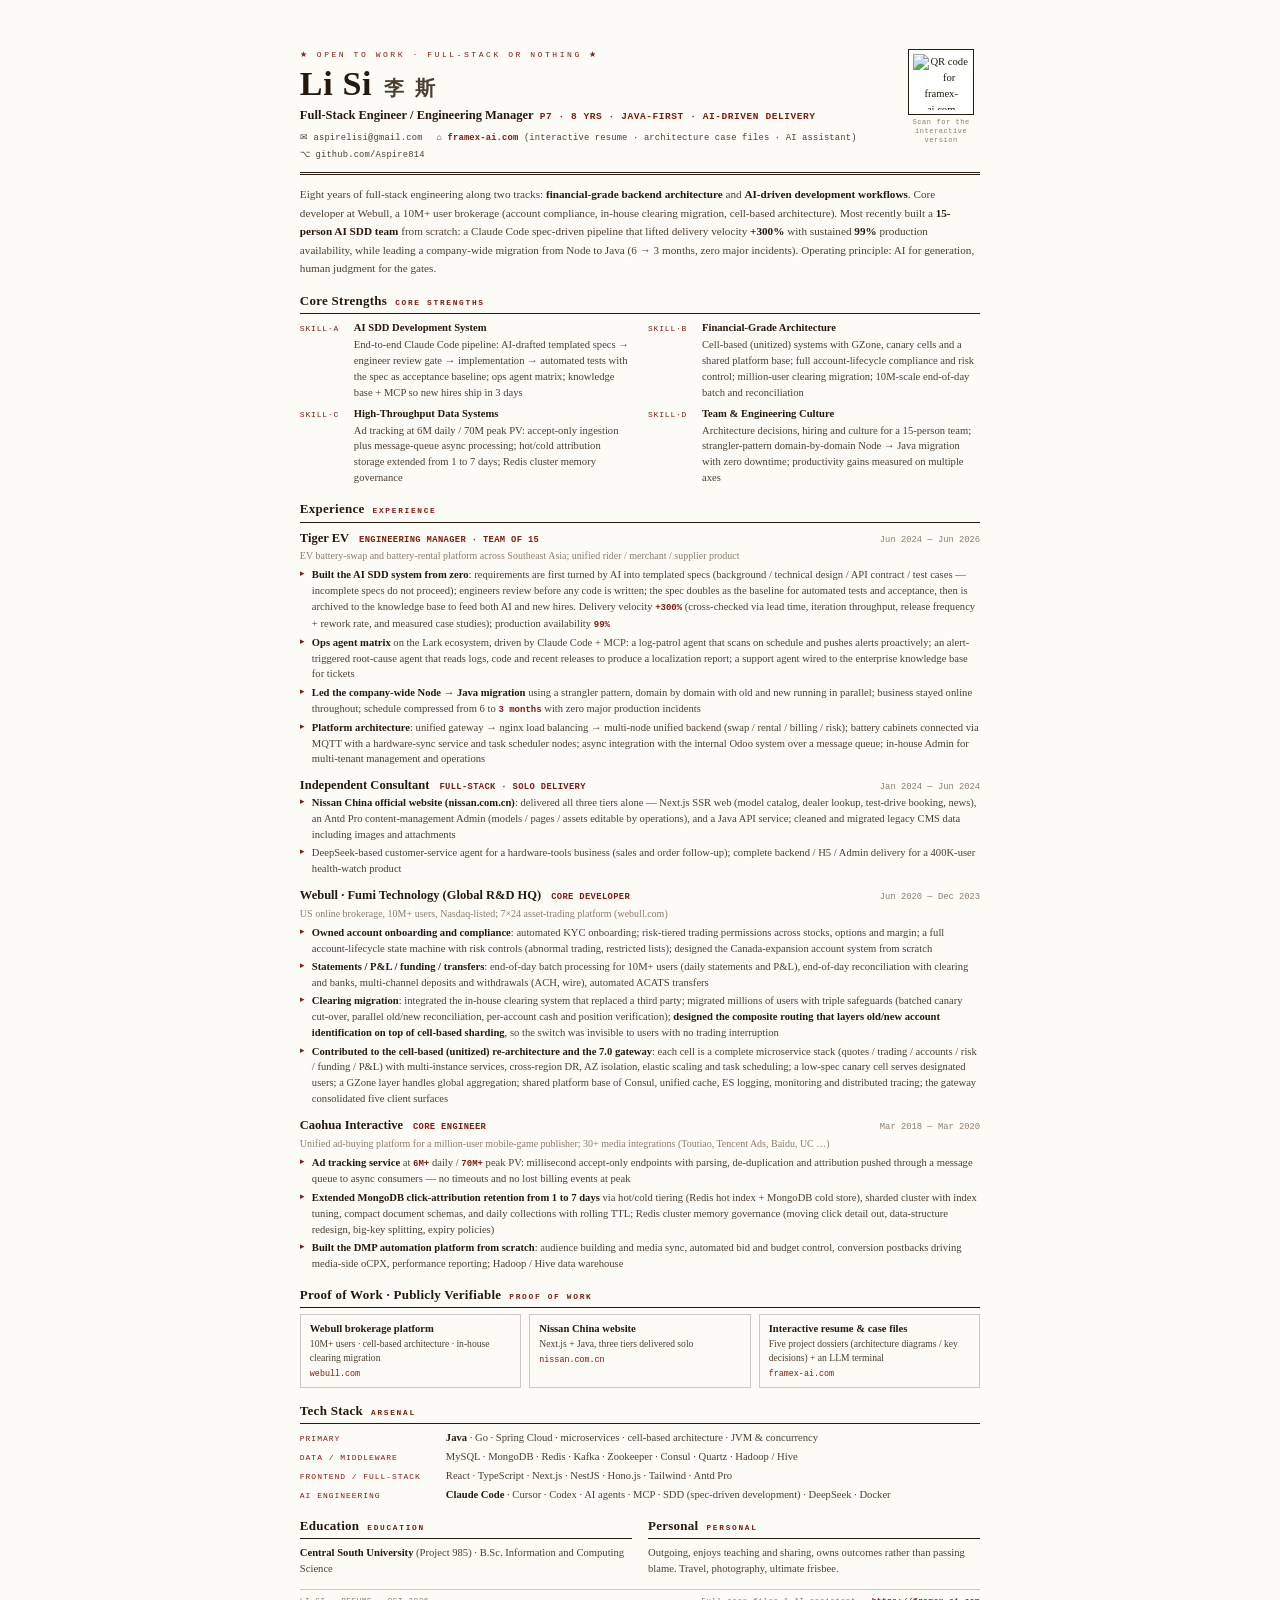
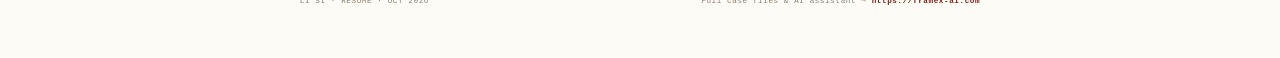
==== resume/resume-en.html @ 00baeeb9 "feat: 中英文简历 PDF 及可复现构建源(resume/) - LiSi-Resume-ZH.pdf / LiSi-Resume-EN.pdf:A4 两页,字体内嵌,文字可检索,   右上二维码" ====
<!DOCTYPE html>
<html lang="en">
<head>
<meta charset="UTF-8">
<title>Li Si — Full-Stack Engineer / Engineering Manager · Resume</title>
<link rel="stylesheet" href="__SITEFONTS__">
<link rel="stylesheet" href="__RFONTS__">
<link rel="stylesheet" href="resume.css">
</head>
<body class="en">
<div class="sheet">

  <header class="hd">
    <div class="hd-left">
      <p class="kicker">★ OPEN TO WORK · FULL-STACK OR NOTHING ★</p>
      <div class="name"><span class="cn">Li Si</span><span class="en">李 斯</span></div>
      <p class="title">Full-Stack Engineer / Engineering Manager<i>P7 · 8 YRS · JAVA-FIRST · AI-DRIVEN DELIVERY</i></p>
      <div class="contact">
        <span>✉ <a href="mailto:aspirelisi@gmail.com">aspirelisi@gmail.com</a></span>
        <span>⌂ <a href="https://framex-ai.com/"><b>framex-ai.com</b></a> (interactive resume · architecture case files · AI assistant)</span>
        <span>⌥ <a href="https://github.com/Aspire814">github.com/Aspire814</a></span>
      </div>
    </div>
    <div class="hd-right"><img src="__QR__" alt="QR code for framex-ai.com"><span>Scan for the<br>interactive version</span></div>
  </header>

  <p class="summary">Eight years of full-stack engineering along two tracks: <b>financial-grade backend architecture</b> and <b>AI-driven development workflows</b>. Core developer at Webull, a 10M+ user brokerage (account compliance, in-house clearing migration, cell-based architecture). Most recently built a <b>15-person AI SDD team</b> from scratch: a Claude Code spec-driven pipeline that lifted delivery velocity <b>+300%</b> with sustained <b>99%</b> production availability, while leading a company-wide migration from Node to Java (6 → 3 months, zero major incidents). Operating principle: AI for generation, human judgment for the gates.</p>

  <h2><span class="cn">Core Strengths</span><span class="en">CORE STRENGTHS</span></h2>
  <div class="caps">
    <div class="cap"><i>SKILL·A</i><div><b>AI SDD Development System</b>End-to-end Claude Code pipeline: AI-drafted templated specs → engineer review gate → implementation → automated tests with the spec as acceptance baseline; ops agent matrix; knowledge base + MCP so new hires ship in 3 days</div></div>
    <div class="cap"><i>SKILL·B</i><div><b>Financial-Grade Architecture</b>Cell-based (unitized) systems with GZone, canary cells and a shared platform base; full account-lifecycle compliance and risk control; million-user clearing migration; 10M-scale end-of-day batch and reconciliation</div></div>
    <div class="cap"><i>SKILL·C</i><div><b>High-Throughput Data Systems</b>Ad tracking at 6M daily / 70M peak PV: accept-only ingestion plus message-queue async processing; hot/cold attribution storage extended from 1 to 7 days; Redis cluster memory governance</div></div>
    <div class="cap"><i>SKILL·D</i><div><b>Team &amp; Engineering Culture</b>Architecture decisions, hiring and culture for a 15-person team; strangler-pattern domain-by-domain Node → Java migration with zero downtime; productivity gains measured on multiple axes</div></div>
  </div>

  <h2><span class="cn">Experience</span><span class="en">EXPERIENCE</span></h2>

  <div class="job">
    <div class="job-h"><span class="co">Tiger EV</span><span class="role">ENGINEERING MANAGER · TEAM OF 15</span><span class="when">Jun 2024 — Jun 2026</span></div>
    <p class="job-sub">EV battery-swap and battery-rental platform across Southeast Asia; unified rider / merchant / supplier product</p>
    <ul>
      <li><b>Built the AI SDD system from zero</b>: requirements are first turned by AI into templated specs (background / technical design / API contract / test cases — incomplete specs do not proceed); engineers review before any code is written; the spec doubles as the baseline for automated tests and acceptance, then is archived to the knowledge base to feed both AI and new hires. Delivery velocity <span class="m">+300%</span> (cross-checked via lead time, iteration throughput, release frequency + rework rate, and measured case studies); production availability <span class="m">99%</span></li>
      <li><b>Ops agent matrix</b> on the Lark ecosystem, driven by Claude Code + MCP: a log-patrol agent that scans on schedule and pushes alerts proactively; an alert-triggered root-cause agent that reads logs, code and recent releases to produce a localization report; a support agent wired to the enterprise knowledge base for tickets</li>
      <li><b>Led the company-wide Node → Java migration</b> using a strangler pattern, domain by domain with old and new running in parallel; business stayed online throughout; schedule compressed from 6 to <span class="m">3 months</span> with zero major production incidents</li>
      <li><b>Platform architecture</b>: unified gateway → nginx load balancing → multi-node unified backend (swap / rental / billing / risk); battery cabinets connected via MQTT with a hardware-sync service and task scheduler nodes; async integration with the internal Odoo system over a message queue; in-house Admin for multi-tenant management and operations</li>
    </ul>
  </div>

  <div class="job">
    <div class="job-h"><span class="co">Independent Consultant</span><span class="role">FULL-STACK · SOLO DELIVERY</span><span class="when">Jan 2024 — Jun 2024</span></div>
    <ul>
      <li><b>Nissan China official website (nissan.com.cn)</b>: delivered all three tiers alone — Next.js SSR web (model catalog, dealer lookup, test-drive booking, news), an Antd Pro content-management Admin (models / pages / assets editable by operations), and a Java API service; cleaned and migrated legacy CMS data including images and attachments</li>
      <li>DeepSeek-based customer-service agent for a hardware-tools business (sales and order follow-up); complete backend / H5 / Admin delivery for a 400K-user health-watch product</li>
    </ul>
  </div>

  <div class="job">
    <div class="job-h"><span class="co">Webull · Fumi Technology (Global R&amp;D HQ)</span><span class="role">CORE DEVELOPER</span><span class="when">Jun 2020 — Dec 2023</span></div>
    <p class="job-sub">US online brokerage, 10M+ users, Nasdaq-listed; 7×24 asset-trading platform (webull.com)</p>
    <ul>
      <li><b>Owned account onboarding and compliance</b>: automated KYC onboarding; risk-tiered trading permissions across stocks, options and margin; a full account-lifecycle state machine with risk controls (abnormal trading, restricted lists); designed the Canada-expansion account system from scratch</li>
      <li><b>Statements / P&amp;L / funding / transfers</b>: end-of-day batch processing for 10M+ users (daily statements and P&amp;L), end-of-day reconciliation with clearing and banks, multi-channel deposits and withdrawals (ACH, wire), automated ACATS transfers</li>
      <li><b>Clearing migration</b>: integrated the in-house clearing system that replaced a third party; migrated millions of users with triple safeguards (batched canary cut-over, parallel old/new reconciliation, per-account cash and position verification); <b>designed the composite routing that layers old/new account identification on top of cell-based sharding</b>, so the switch was invisible to users with no trading interruption</li>
      <li><b>Contributed to the cell-based (unitized) re-architecture and the 7.0 gateway</b>: each cell is a complete microservice stack (quotes / trading / accounts / risk / funding / P&amp;L) with multi-instance services, cross-region DR, AZ isolation, elastic scaling and task scheduling; a low-spec canary cell serves designated users; a GZone layer handles global aggregation; shared platform base of Consul, unified cache, ES logging, monitoring and distributed tracing; the gateway consolidated five client surfaces</li>
    </ul>
  </div>

  <div class="job">
    <div class="job-h"><span class="co">Caohua Interactive</span><span class="role">CORE ENGINEER</span><span class="when">Mar 2018 — Mar 2020</span></div>
    <p class="job-sub">Unified ad-buying platform for a million-user mobile-game publisher; 30+ media integrations (Toutiao, Tencent Ads, Baidu, UC …)</p>
    <ul>
      <li><b>Ad tracking service</b> at <span class="m">6M+</span> daily / <span class="m">70M+</span> peak PV: millisecond accept-only endpoints with parsing, de-duplication and attribution pushed through a message queue to async consumers — no timeouts and no lost billing events at peak</li>
      <li><b>Extended MongoDB click-attribution retention from 1 to 7 days</b> via hot/cold tiering (Redis hot index + MongoDB cold store), sharded cluster with index tuning, compact document schemas, and daily collections with rolling TTL; Redis cluster memory governance (moving click detail out, data-structure redesign, big-key splitting, expiry policies)</li>
      <li><b>Built the DMP automation platform from scratch</b>: audience building and media sync, automated bid and budget control, conversion postbacks driving media-side oCPX, performance reporting; Hadoop / Hive data warehouse</li>
    </ul>
  </div>

  <h2><span class="cn">Proof of Work · Publicly Verifiable</span><span class="en">PROOF OF WORK</span></h2>
  <div class="proofs">
    <div class="proof"><b>Webull brokerage platform</b><span>10M+ users · cell-based architecture · in-house clearing migration</span><a href="https://www.webull.com/">webull.com</a></div>
    <div class="proof"><b>Nissan China website</b><span>Next.js + Java, three tiers delivered solo</span><a href="https://www.nissan.com.cn/">nissan.com.cn</a></div>
    <div class="proof"><b>Interactive resume &amp; case files</b><span>Five project dossiers (architecture diagrams / key decisions) + an LLM terminal</span><a href="https://framex-ai.com/">framex-ai.com</a></div>
  </div>

  <h2><span class="cn">Tech Stack</span><span class="en">ARSENAL</span></h2>
  <dl class="skills">
    <dt>PRIMARY</dt><dd><b>Java</b> · Go · Spring Cloud · microservices · cell-based architecture · JVM &amp; concurrency</dd>
    <dt>DATA / MIDDLEWARE</dt><dd>MySQL · MongoDB · Redis · Kafka · Zookeeper · Consul · Quartz · Hadoop / Hive</dd>
    <dt>FRONTEND / FULL-STACK</dt><dd>React · TypeScript · Next.js · NestJS · Hono.js · Tailwind · Antd Pro</dd>
    <dt>AI ENGINEERING</dt><dd><b>Claude Code</b> · Cursor · Codex · AI agents · MCP · SDD (spec-driven development) · DeepSeek · Docker</dd>
  </dl>

  <div class="two">
    <div>
      <h2><span class="cn">Education</span><span class="en">EDUCATION</span></h2>
      <p><b>Central South University</b> (Project 985) · B.Sc. Information and Computing Science</p>
    </div>
    <div>
      <h2><span class="cn">Personal</span><span class="en">PERSONAL</span></h2>
      <p>Outgoing, enjoys teaching and sharing, owns outcomes rather than passing blame. Travel, photography, ultimate frisbee.</p>
    </div>
  </div>

  <footer class="ft"><span>LI SI · RESUME · OCT 2026</span><span>Full case files &amp; AI assistant → <b>https://framex-ai.com</b></span></footer>
</div>
</body>
</html>
---- resume/resume.css ----
/* ============ 简历共用样式(A4 · 打印优先) ============ */
:root {
  --paper: #FDFBF6;
  --ink: #241A0E;
  --ink-2: #4A3F30;
  --ink-3: #8A7E6C;
  --hair: rgba(36, 26, 14, 0.22);
  --red: #7E1D12;
  --serif-cn: "Noto Serif SC", "Songti SC", "STSong", serif;
  --serif-en: "IBM Plex Serif", "Noto Serif SC", Georgia, serif;
  --mono: "IBM Plex Mono", ui-monospace, Menlo, monospace;
  --west: "Rye", serif;
}
* { margin: 0; padding: 0; box-sizing: border-box; }
@page { size: A4; margin: 0; }
html, body { background: var(--paper); }
body {
  width: 210mm;
  margin: 0 auto;
  color: var(--ink);
  font-family: var(--serif-cn);
  font-size: 11px;
  line-height: 1.55;
  -webkit-print-color-adjust: exact;
  print-color-adjust: exact;
}
body.en { font-family: var(--serif-en); font-size: 10.6px; line-height: 1.5; }
.sheet { padding: 13mm 15mm 14mm; }

/* ---- 页眉 ---- */
.hd { display: flex; justify-content: space-between; align-items: flex-start; gap: 18px; padding-bottom: 10px; border-bottom: 3px double var(--ink); }
.hd-left { flex: 1; min-width: 0; }
.kicker { font-family: var(--mono); font-size: 8px; letter-spacing: .32em; color: var(--red); margin-bottom: 4px; }
.name { display: flex; align-items: baseline; gap: 12px; flex-wrap: wrap; }
.name .cn { font-family: var(--serif-cn); font-weight: 900; font-size: 36px; line-height: 1.1; letter-spacing: .14em; }
.name .en { font-family: var(--west); font-size: 15px; color: var(--ink-2); letter-spacing: .08em; }
body.en .name .cn { font-family: var(--serif-en); font-weight: 600; font-size: 34px; letter-spacing: .02em; }
body.en .name .en { font-family: var(--serif-cn); font-weight: 900; font-size: 20px; letter-spacing: .14em; }
.title { margin-top: 3px; font-size: 12.5px; font-weight: 600; color: var(--ink); }
.title i { font-style: normal; color: var(--red); font-family: var(--mono); font-size: 9.5px; font-weight: 600; letter-spacing: .06em; margin-left: 6px; }
.contact { margin-top: 7px; display: flex; flex-wrap: wrap; gap: 4px 14px; font-family: var(--mono); font-size: 8.8px; color: var(--ink-2); letter-spacing: .02em; }
.contact a { color: var(--ink-2); text-decoration: none; }
.contact b { color: var(--red); font-weight: 600; }
.hd-right { flex: none; text-align: center; width: 78px; }
.hd-right img { width: 66px; height: 66px; display: block; margin: 0 auto 3px; padding: 4px; border: 1.5px solid var(--ink); background: #fff; }
.hd-right span { font-family: var(--mono); font-size: 7px; letter-spacing: .08em; color: var(--ink-3); line-height: 1.3; display: block; }

/* ---- 概要 ---- */
.summary { margin: 10px 0 2px; font-size: 11.2px; line-height: 1.65; color: var(--ink-2); }
.summary b { color: var(--ink); font-weight: 900; }
body.en .summary b { font-weight: 600; }

/* ---- 小节 ---- */
h2 { display: flex; align-items: baseline; gap: 8px; margin: 13px 0 6px; padding-bottom: 3px; border-bottom: 1px solid var(--ink); break-after: avoid; }
h2 .cn { font-family: var(--serif-cn); font-size: 13px; font-weight: 900; letter-spacing: .06em; }
body.en h2 .cn { font-family: var(--serif-en); font-weight: 600; letter-spacing: .02em; }
h2 .en { font-family: var(--mono); font-size: 7.8px; letter-spacing: .22em; color: var(--red); }

/* 核心能力 */
.caps { display: grid; grid-template-columns: 1fr 1fr; gap: 5px 16px; }
.cap { display: flex; gap: 8px; break-inside: avoid; }
.cap i { flex: none; font-family: var(--mono); font-size: 8px; color: var(--red); font-style: normal; letter-spacing: .1em; padding-top: 3px; width: 46px; }
.cap div { font-size: 10.6px; line-height: 1.5; color: var(--ink-2); }
.cap b { color: var(--ink); font-weight: 900; display: block; margin-bottom: 1px; }
body.en .cap b { font-weight: 600; }

/* 经历 */
.job { margin-bottom: 9px; }
.job-h, .job-sub { break-after: avoid; }
.job li { break-inside: avoid; }
.job-h { display: flex; align-items: baseline; gap: 10px; flex-wrap: wrap; }
.job-h .co { font-weight: 900; font-size: 12.5px; }
body.en .job-h .co { font-weight: 600; }
.job-h .role { font-family: var(--mono); font-size: 8.8px; color: var(--red); font-weight: 600; letter-spacing: .04em; }
.job-h .when { margin-left: auto; font-family: var(--mono); font-size: 8.8px; color: var(--ink-3); white-space: nowrap; }
.job-sub { font-size: 10px; color: var(--ink-3); margin: 1px 0 4px; }
ul { list-style: none; }
li { position: relative; padding-left: 12px; margin-bottom: 2.5px; color: var(--ink-2); }
li::before { content: "▸"; position: absolute; left: 0; top: 0; color: var(--red); font-size: 9px; }
li b { color: var(--ink); font-weight: 900; }
body.en li b { font-weight: 600; }
li .m { font-family: var(--mono); font-size: 9px; color: var(--red); font-weight: 600; }

/* 技能表 */
.skills { display: grid; grid-template-columns: 78px 1fr; gap: 3px 10px; font-size: 10.6px; }
body.en .skills { grid-template-columns: 136px 1fr; }
.skills dt { font-family: var(--mono); font-size: 8px; letter-spacing: .12em; color: var(--red); padding-top: 3px; }
.skills dd { color: var(--ink-2); }
.skills dd b { color: var(--ink); font-weight: 900; }
body.en .skills dd b { font-weight: 600; }

/* 代表作 · 可查证 */
.proofs { display: grid; grid-template-columns: repeat(3, 1fr); gap: 8px; }
.proof { border: 1px solid var(--hair); padding: 6px 9px; break-inside: avoid; }
.proof b { display: block; font-size: 10.6px; font-weight: 900; }
body.en .proof b { font-weight: 600; }
.proof span { display: block; font-size: 9.6px; color: var(--ink-2); line-height: 1.45; }
.proof a { font-family: var(--mono); font-size: 8.4px; color: var(--red); text-decoration: none; }

/* 两栏(教育 / 个人) */
.two { display: grid; grid-template-columns: 1fr 1fr; gap: 16px; }
.two p { color: var(--ink-2); }
.two p b { color: var(--ink); font-weight: 900; }
body.en .two p b { font-weight: 600; }

/* 页脚 */
.ft { margin-top: 12px; padding-top: 6px; border-top: 1px solid var(--hair); display: flex; justify-content: space-between; font-family: var(--mono); font-size: 7.6px; letter-spacing: .08em; color: var(--ink-3); }
.ft b { color: var(--red); font-weight: 600; }
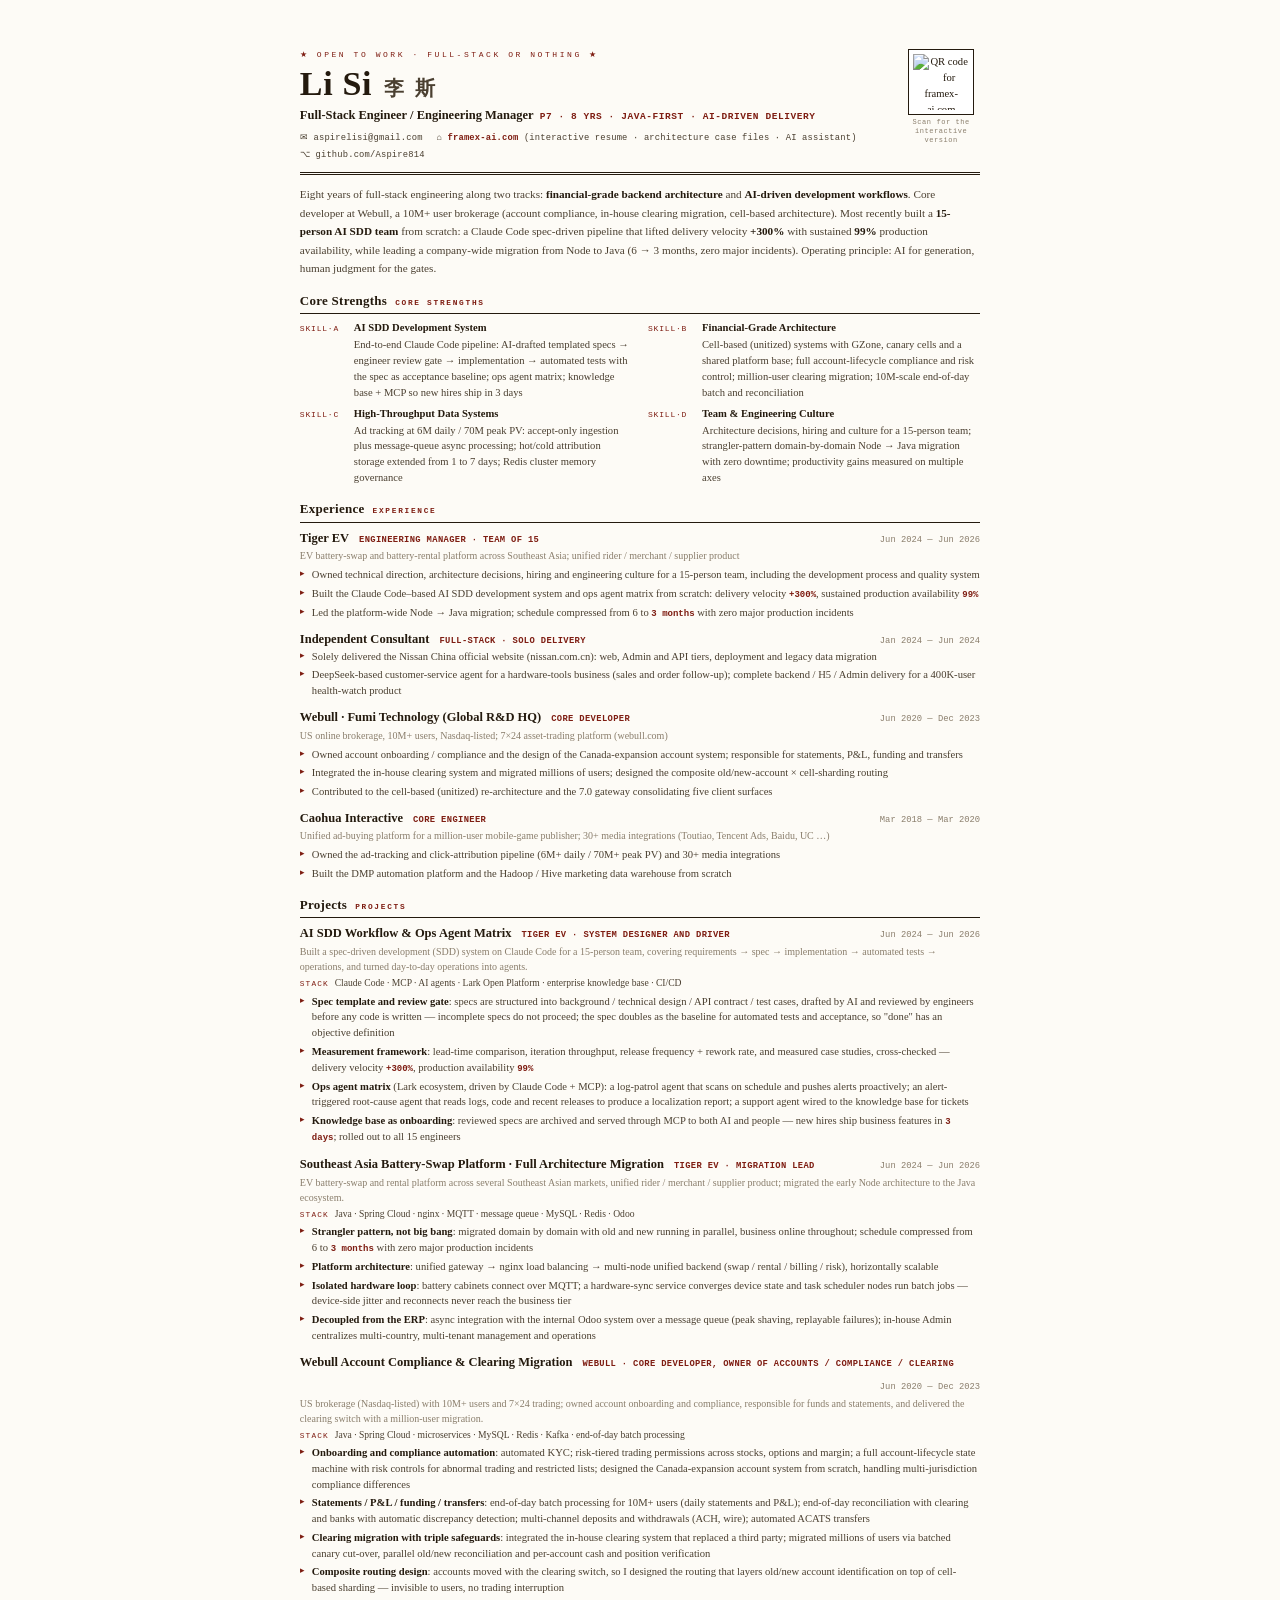
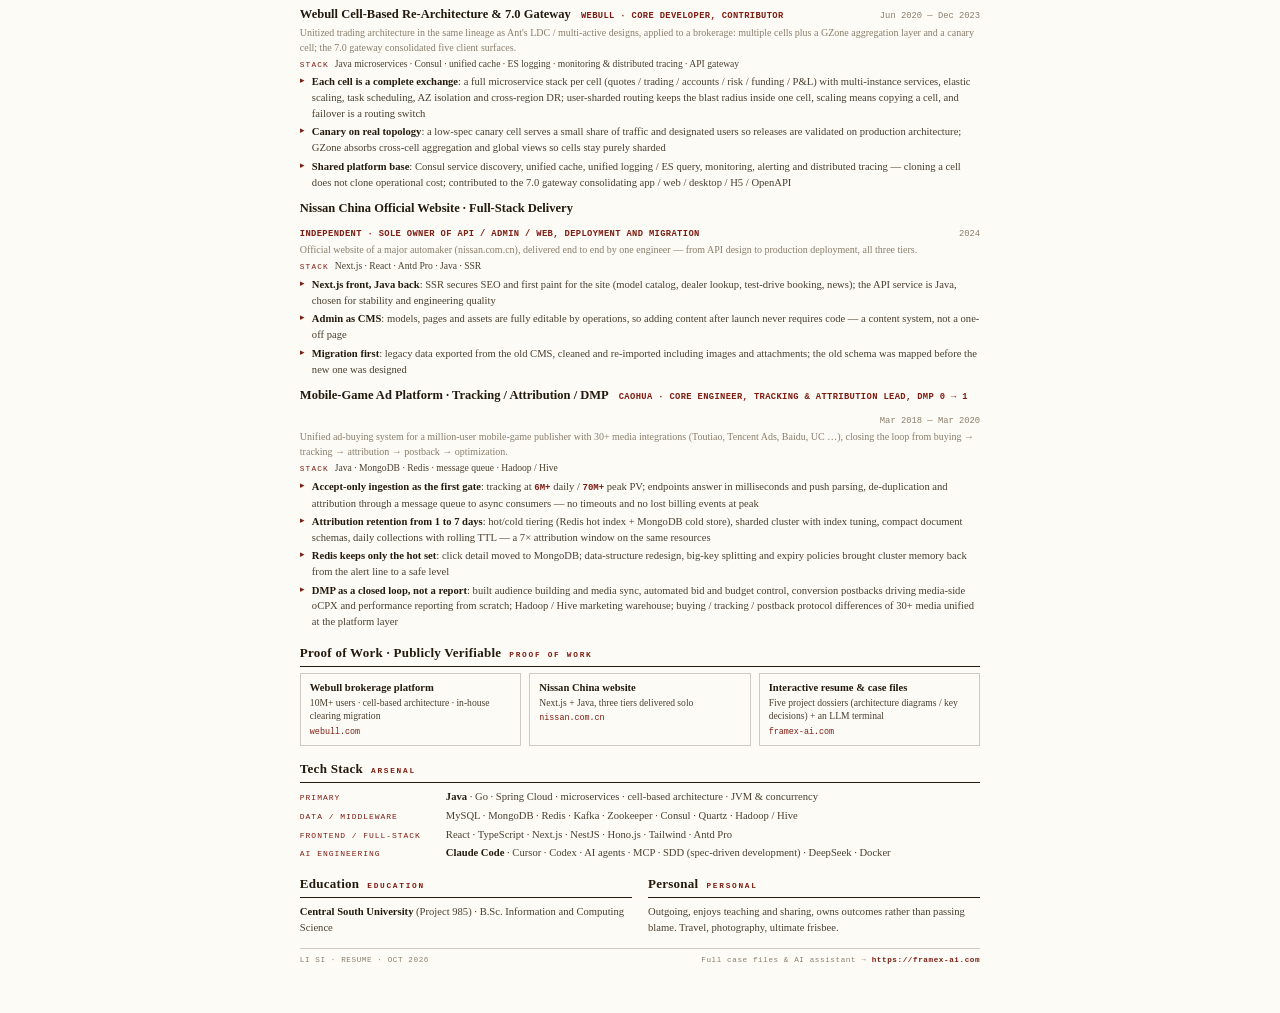
==== commit 4b8e2399: "feat: 简历新增「项目经历」一节,工作经历收为职责概述 六个项目(AI SDD 体系 / 换电平台迁移 / Webull 账户合规与清算 / Webull 单元化与网关 / 日产官网 / 草花投放" ====
--- a/resume/resume-en.html
+++ b/resume/resume-en.html
@@ -40,17 +40,16 @@
     <div class="job-h"><span class="co">Tiger EV</span><span class="role">ENGINEERING MANAGER · TEAM OF 15</span><span class="when">Jun 2024 — Jun 2026</span></div>
     <p class="job-sub">EV battery-swap and battery-rental platform across Southeast Asia; unified rider / merchant / supplier product</p>
     <ul>
-      <li><b>Built the AI SDD system from zero</b>: requirements are first turned by AI into templated specs (background / technical design / API contract / test cases — incomplete specs do not proceed); engineers review before any code is written; the spec doubles as the baseline for automated tests and acceptance, then is archived to the knowledge base to feed both AI and new hires. Delivery velocity <span class="m">+300%</span> (cross-checked via lead time, iteration throughput, release frequency + rework rate, and measured case studies); production availability <span class="m">99%</span></li>
-      <li><b>Ops agent matrix</b> on the Lark ecosystem, driven by Claude Code + MCP: a log-patrol agent that scans on schedule and pushes alerts proactively; an alert-triggered root-cause agent that reads logs, code and recent releases to produce a localization report; a support agent wired to the enterprise knowledge base for tickets</li>
-      <li><b>Led the company-wide Node → Java migration</b> using a strangler pattern, domain by domain with old and new running in parallel; business stayed online throughout; schedule compressed from 6 to <span class="m">3 months</span> with zero major production incidents</li>
-      <li><b>Platform architecture</b>: unified gateway → nginx load balancing → multi-node unified backend (swap / rental / billing / risk); battery cabinets connected via MQTT with a hardware-sync service and task scheduler nodes; async integration with the internal Odoo system over a message queue; in-house Admin for multi-tenant management and operations</li>
+      <li>Owned technical direction, architecture decisions, hiring and engineering culture for a 15-person team, including the development process and quality system</li>
+      <li>Built the Claude Code–based AI SDD development system and ops agent matrix from scratch: delivery velocity <span class="m">+300%</span>, sustained production availability <span class="m">99%</span></li>
+      <li>Led the platform-wide Node → Java migration; schedule compressed from 6 to <span class="m">3 months</span> with zero major production incidents</li>
     </ul>
   </div>
 
   <div class="job">
     <div class="job-h"><span class="co">Independent Consultant</span><span class="role">FULL-STACK · SOLO DELIVERY</span><span class="when">Jan 2024 — Jun 2024</span></div>
     <ul>
-      <li><b>Nissan China official website (nissan.com.cn)</b>: delivered all three tiers alone — Next.js SSR web (model catalog, dealer lookup, test-drive booking, news), an Antd Pro content-management Admin (models / pages / assets editable by operations), and a Java API service; cleaned and migrated legacy CMS data including images and attachments</li>
+      <li>Solely delivered the Nissan China official website (nissan.com.cn): web, Admin and API tiers, deployment and legacy data migration</li>
       <li>DeepSeek-based customer-service agent for a hardware-tools business (sales and order follow-up); complete backend / H5 / Admin delivery for a 400K-user health-watch product</li>
     </ul>
   </div>
@@ -59,10 +58,9 @@
     <div class="job-h"><span class="co">Webull · Fumi Technology (Global R&amp;D HQ)</span><span class="role">CORE DEVELOPER</span><span class="when">Jun 2020 — Dec 2023</span></div>
     <p class="job-sub">US online brokerage, 10M+ users, Nasdaq-listed; 7×24 asset-trading platform (webull.com)</p>
     <ul>
-      <li><b>Owned account onboarding and compliance</b>: automated KYC onboarding; risk-tiered trading permissions across stocks, options and margin; a full account-lifecycle state machine with risk controls (abnormal trading, restricted lists); designed the Canada-expansion account system from scratch</li>
-      <li><b>Statements / P&amp;L / funding / transfers</b>: end-of-day batch processing for 10M+ users (daily statements and P&amp;L), end-of-day reconciliation with clearing and banks, multi-channel deposits and withdrawals (ACH, wire), automated ACATS transfers</li>
-      <li><b>Clearing migration</b>: integrated the in-house clearing system that replaced a third party; migrated millions of users with triple safeguards (batched canary cut-over, parallel old/new reconciliation, per-account cash and position verification); <b>designed the composite routing that layers old/new account identification on top of cell-based sharding</b>, so the switch was invisible to users with no trading interruption</li>
-      <li><b>Contributed to the cell-based (unitized) re-architecture and the 7.0 gateway</b>: each cell is a complete microservice stack (quotes / trading / accounts / risk / funding / P&amp;L) with multi-instance services, cross-region DR, AZ isolation, elastic scaling and task scheduling; a low-spec canary cell serves designated users; a GZone layer handles global aggregation; shared platform base of Consul, unified cache, ES logging, monitoring and distributed tracing; the gateway consolidated five client surfaces</li>
+      <li>Owned account onboarding / compliance and the design of the Canada-expansion account system; responsible for statements, P&amp;L, funding and transfers</li>
+      <li>Integrated the in-house clearing system and migrated millions of users; designed the composite old/new-account × cell-sharding routing</li>
+      <li>Contributed to the cell-based (unitized) re-architecture and the 7.0 gateway consolidating five client surfaces</li>
     </ul>
   </div>
 
@@ -70,9 +68,80 @@
     <div class="job-h"><span class="co">Caohua Interactive</span><span class="role">CORE ENGINEER</span><span class="when">Mar 2018 — Mar 2020</span></div>
     <p class="job-sub">Unified ad-buying platform for a million-user mobile-game publisher; 30+ media integrations (Toutiao, Tencent Ads, Baidu, UC …)</p>
     <ul>
-      <li><b>Ad tracking service</b> at <span class="m">6M+</span> daily / <span class="m">70M+</span> peak PV: millisecond accept-only endpoints with parsing, de-duplication and attribution pushed through a message queue to async consumers — no timeouts and no lost billing events at peak</li>
-      <li><b>Extended MongoDB click-attribution retention from 1 to 7 days</b> via hot/cold tiering (Redis hot index + MongoDB cold store), sharded cluster with index tuning, compact document schemas, and daily collections with rolling TTL; Redis cluster memory governance (moving click detail out, data-structure redesign, big-key splitting, expiry policies)</li>
-      <li><b>Built the DMP automation platform from scratch</b>: audience building and media sync, automated bid and budget control, conversion postbacks driving media-side oCPX, performance reporting; Hadoop / Hive data warehouse</li>
+      <li>Owned the ad-tracking and click-attribution pipeline (6M+ daily / 70M+ peak PV) and 30+ media integrations</li>
+      <li>Built the DMP automation platform and the Hadoop / Hive marketing data warehouse from scratch</li>
+    </ul>
+  </div>
+
+  <h2><span class="cn">Projects</span><span class="en">PROJECTS</span></h2>
+
+  <div class="proj">
+    <div class="job-h"><span class="co">AI SDD Workflow &amp; Ops Agent Matrix</span><span class="role">TIGER EV · SYSTEM DESIGNER AND DRIVER</span><span class="when">Jun 2024 — Jun 2026</span></div>
+    <p class="proj-desc">Built a spec-driven development (SDD) system on Claude Code for a 15-person team, covering requirements → spec → implementation → automated tests → operations, and turned day-to-day operations into agents.</p>
+    <p class="stack"><i>STACK</i>Claude Code · MCP · AI agents · Lark Open Platform · enterprise knowledge base · CI/CD</p>
+    <ul>
+      <li><b>Spec template and review gate</b>: specs are structured into background / technical design / API contract / test cases, drafted by AI and reviewed by engineers before any code is written — incomplete specs do not proceed; the spec doubles as the baseline for automated tests and acceptance, so "done" has an objective definition</li>
+      <li><b>Measurement framework</b>: lead-time comparison, iteration throughput, release frequency + rework rate, and measured case studies, cross-checked — delivery velocity <span class="m">+300%</span>, production availability <span class="m">99%</span></li>
+      <li><b>Ops agent matrix</b> (Lark ecosystem, driven by Claude Code + MCP): a log-patrol agent that scans on schedule and pushes alerts proactively; an alert-triggered root-cause agent that reads logs, code and recent releases to produce a localization report; a support agent wired to the knowledge base for tickets</li>
+      <li><b>Knowledge base as onboarding</b>: reviewed specs are archived and served through MCP to both AI and people — new hires ship business features in <span class="m">3 days</span>; rolled out to all 15 engineers</li>
+    </ul>
+  </div>
+
+  <div class="proj">
+    <div class="job-h"><span class="co">Southeast Asia Battery-Swap Platform · Full Architecture Migration</span><span class="role">TIGER EV · MIGRATION LEAD</span><span class="when">Jun 2024 — Jun 2026</span></div>
+    <p class="proj-desc">EV battery-swap and rental platform across several Southeast Asian markets, unified rider / merchant / supplier product; migrated the early Node architecture to the Java ecosystem.</p>
+    <p class="stack"><i>STACK</i>Java · Spring Cloud · nginx · MQTT · message queue · MySQL · Redis · Odoo</p>
+    <ul>
+      <li><b>Strangler pattern, not big bang</b>: migrated domain by domain with old and new running in parallel, business online throughout; schedule compressed from 6 to <span class="m">3 months</span> with zero major production incidents</li>
+      <li><b>Platform architecture</b>: unified gateway → nginx load balancing → multi-node unified backend (swap / rental / billing / risk), horizontally scalable</li>
+      <li><b>Isolated hardware loop</b>: battery cabinets connect over MQTT; a hardware-sync service converges device state and task scheduler nodes run batch jobs — device-side jitter and reconnects never reach the business tier</li>
+      <li><b>Decoupled from the ERP</b>: async integration with the internal Odoo system over a message queue (peak shaving, replayable failures); in-house Admin centralizes multi-country, multi-tenant management and operations</li>
+    </ul>
+  </div>
+
+  <div class="proj">
+    <div class="job-h"><span class="co">Webull Account Compliance &amp; Clearing Migration</span><span class="role">WEBULL · CORE DEVELOPER, OWNER OF ACCOUNTS / COMPLIANCE / CLEARING</span><span class="when">Jun 2020 — Dec 2023</span></div>
+    <p class="proj-desc">US brokerage (Nasdaq-listed) with 10M+ users and 7×24 trading; owned account onboarding and compliance, responsible for funds and statements, and delivered the clearing switch with a million-user migration.</p>
+    <p class="stack"><i>STACK</i>Java · Spring Cloud · microservices · MySQL · Redis · Kafka · end-of-day batch processing</p>
+    <ul>
+      <li><b>Onboarding and compliance automation</b>: automated KYC; risk-tiered trading permissions across stocks, options and margin; a full account-lifecycle state machine with risk controls for abnormal trading and restricted lists; designed the Canada-expansion account system from scratch, handling multi-jurisdiction compliance differences</li>
+      <li><b>Statements / P&amp;L / funding / transfers</b>: end-of-day batch processing for 10M+ users (daily statements and P&amp;L); end-of-day reconciliation with clearing and banks with automatic discrepancy detection; multi-channel deposits and withdrawals (ACH, wire); automated ACATS transfers</li>
+      <li><b>Clearing migration with triple safeguards</b>: integrated the in-house clearing system that replaced a third party; migrated millions of users via batched canary cut-over, parallel old/new reconciliation and per-account cash and position verification</li>
+      <li><b>Composite routing design</b>: accounts moved with the clearing switch, so I designed the routing that layers old/new account identification on top of cell-based sharding — invisible to users, no trading interruption</li>
+    </ul>
+  </div>
+
+  <div class="proj">
+    <div class="job-h"><span class="co">Webull Cell-Based Re-Architecture &amp; 7.0 Gateway</span><span class="role">WEBULL · CORE DEVELOPER, CONTRIBUTOR</span><span class="when">Jun 2020 — Dec 2023</span></div>
+    <p class="proj-desc">Unitized trading architecture in the same lineage as Ant's LDC / multi-active designs, applied to a brokerage: multiple cells plus a GZone aggregation layer and a canary cell; the 7.0 gateway consolidated five client surfaces.</p>
+    <p class="stack"><i>STACK</i>Java microservices · Consul · unified cache · ES logging · monitoring &amp; distributed tracing · API gateway</p>
+    <ul>
+      <li><b>Each cell is a complete exchange</b>: a full microservice stack per cell (quotes / trading / accounts / risk / funding / P&amp;L) with multi-instance services, elastic scaling, task scheduling, AZ isolation and cross-region DR; user-sharded routing keeps the blast radius inside one cell, scaling means copying a cell, and failover is a routing switch</li>
+      <li><b>Canary on real topology</b>: a low-spec canary cell serves a small share of traffic and designated users so releases are validated on production architecture; GZone absorbs cross-cell aggregation and global views so cells stay purely sharded</li>
+      <li><b>Shared platform base</b>: Consul service discovery, unified cache, unified logging / ES query, monitoring, alerting and distributed tracing — cloning a cell does not clone operational cost; contributed to the 7.0 gateway consolidating app / web / desktop / H5 / OpenAPI</li>
+    </ul>
+  </div>
+
+  <div class="proj">
+    <div class="job-h"><span class="co">Nissan China Official Website · Full-Stack Delivery</span><span class="role">INDEPENDENT · SOLE OWNER OF API / ADMIN / WEB, DEPLOYMENT AND MIGRATION</span><span class="when">2024</span></div>
+    <p class="proj-desc">Official website of a major automaker (nissan.com.cn), delivered end to end by one engineer — from API design to production deployment, all three tiers.</p>
+    <p class="stack"><i>STACK</i>Next.js · React · Antd Pro · Java · SSR</p>
+    <ul>
+      <li><b>Next.js front, Java back</b>: SSR secures SEO and first paint for the site (model catalog, dealer lookup, test-drive booking, news); the API service is Java, chosen for stability and engineering quality</li>
+      <li><b>Admin as CMS</b>: models, pages and assets are fully editable by operations, so adding content after launch never requires code — a content system, not a one-off page</li>
+      <li><b>Migration first</b>: legacy data exported from the old CMS, cleaned and re-imported including images and attachments; the old schema was mapped before the new one was designed</li>
+    </ul>
+  </div>
+
+  <div class="proj">
+    <div class="job-h"><span class="co">Mobile-Game Ad Platform · Tracking / Attribution / DMP</span><span class="role">CAOHUA · CORE ENGINEER, TRACKING &amp; ATTRIBUTION LEAD, DMP 0 → 1</span><span class="when">Mar 2018 — Mar 2020</span></div>
+    <p class="proj-desc">Unified ad-buying system for a million-user mobile-game publisher with 30+ media integrations (Toutiao, Tencent Ads, Baidu, UC …), closing the loop from buying → tracking → attribution → postback → optimization.</p>
+    <p class="stack"><i>STACK</i>Java · MongoDB · Redis · message queue · Hadoop / Hive</p>
+    <ul>
+      <li><b>Accept-only ingestion as the first gate</b>: tracking at <span class="m">6M+</span> daily / <span class="m">70M+</span> peak PV; endpoints answer in milliseconds and push parsing, de-duplication and attribution through a message queue to async consumers — no timeouts and no lost billing events at peak</li>
+      <li><b>Attribution retention from 1 to 7 days</b>: hot/cold tiering (Redis hot index + MongoDB cold store), sharded cluster with index tuning, compact document schemas, daily collections with rolling TTL — a 7× attribution window on the same resources</li>
+      <li><b>Redis keeps only the hot set</b>: click detail moved to MongoDB; data-structure redesign, big-key splitting and expiry policies brought cluster memory back from the alert line to a safe level</li>
+      <li><b>DMP as a closed loop, not a report</b>: built audience building and media sync, automated bid and budget control, conversion postbacks driving media-side oCPX and performance reporting from scratch; Hadoop / Hive marketing warehouse; buying / tracking / postback protocol differences of 30+ media unified at the platform layer</li>
     </ul>
   </div>
 
--- a/resume/resume.css
+++ b/resume/resume.css
@@ -106,3 +106,14 @@
 /* 页脚 */
 .ft { margin-top: 12px; padding-top: 6px; border-top: 1px solid var(--hair); display: flex; justify-content: space-between; font-family: var(--mono); font-size: 7.6px; letter-spacing: .08em; color: var(--ink-3); }
 .ft b { color: var(--red); font-weight: 600; }
+
+/* ---- 项目经历 ---- */
+.proj { margin-bottom: 9px; }
+.proj-h, .proj-desc, .stack { break-after: avoid; }
+.proj-desc { font-size: 10px; color: var(--ink-3); margin: 1px 0 2px; line-height: 1.5; }
+.stack { font-size: 9.6px; color: var(--ink-2); margin-bottom: 3px; }
+.stack i { font-style: normal; font-family: var(--mono); font-size: 7.8px; color: var(--red); letter-spacing: .14em; margin-right: 6px; }
+.proj li { break-inside: avoid; }
+
+/* 标题块(标题行 / 描述 / 技术栈)内部不分页,且与后文首条保持同页 */
+.job-h, .proj-desc, .stack, .job-sub { break-inside: avoid; break-after: avoid; }
